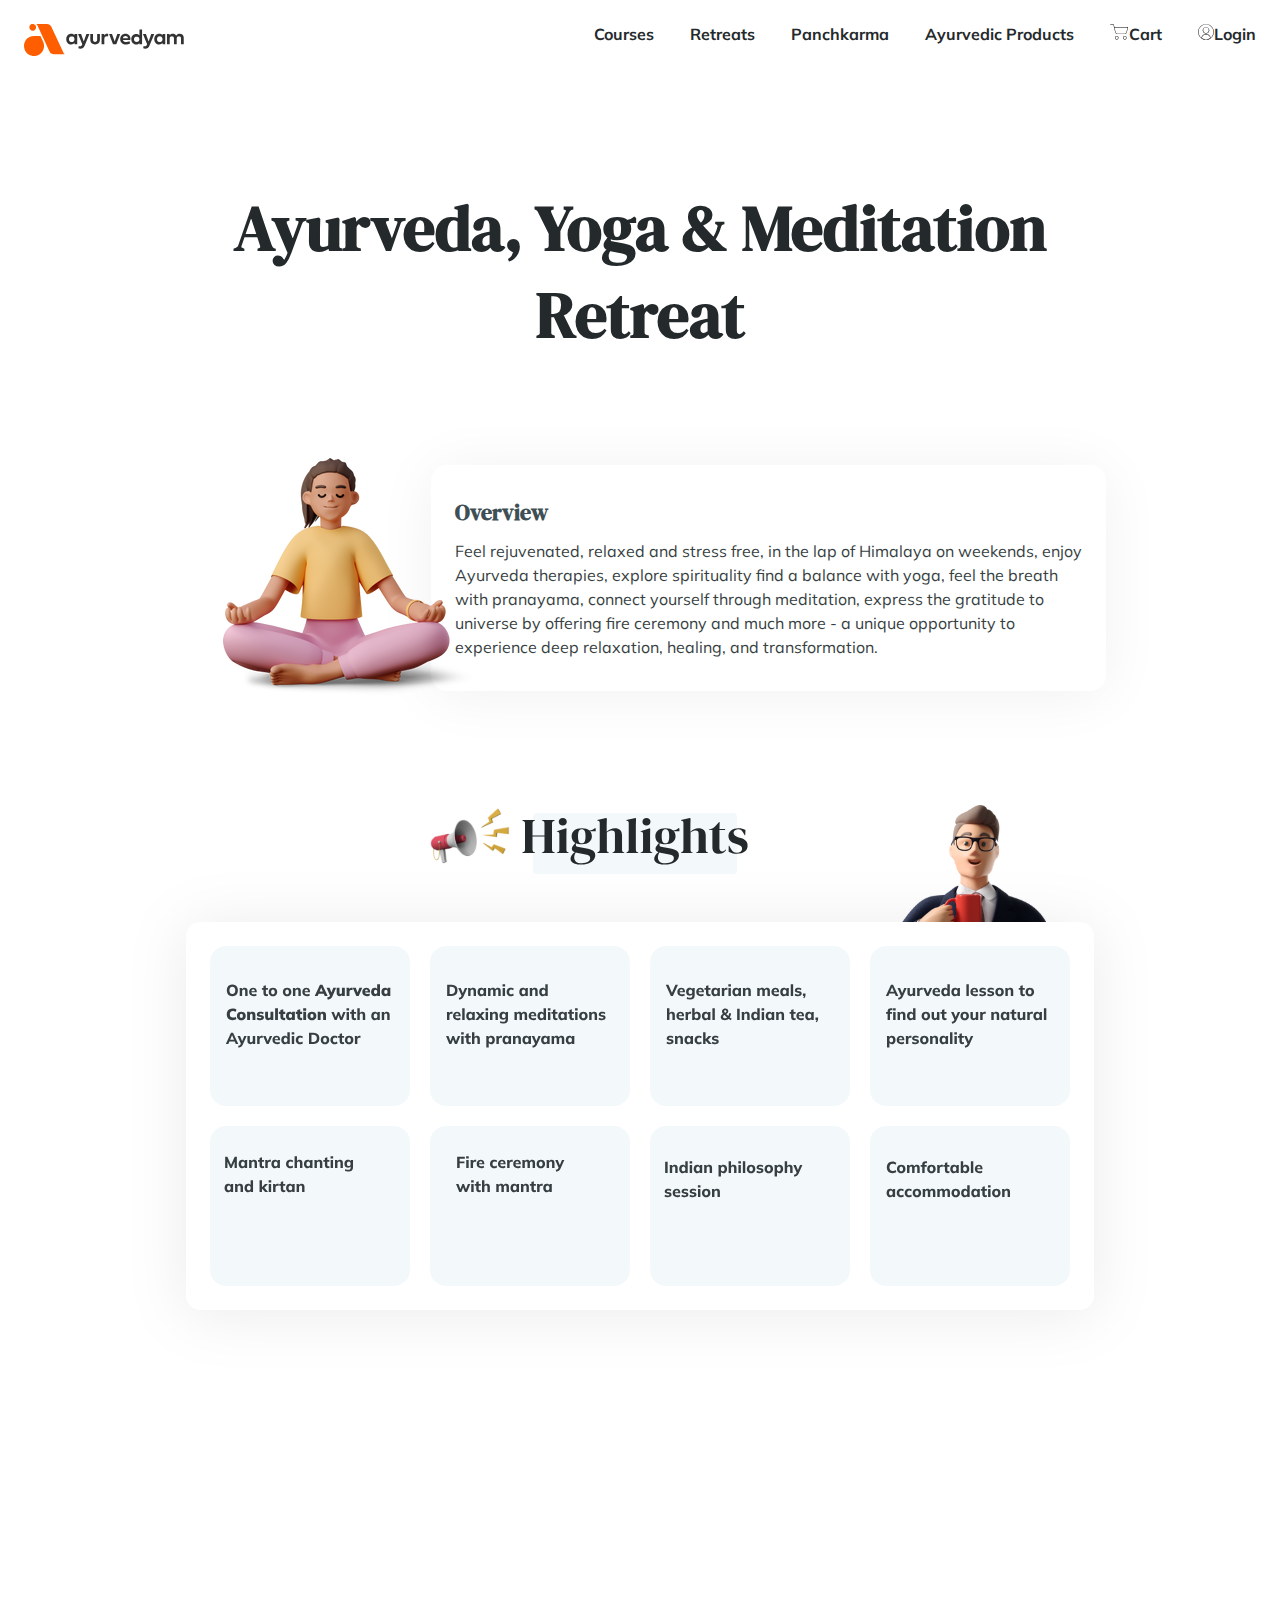
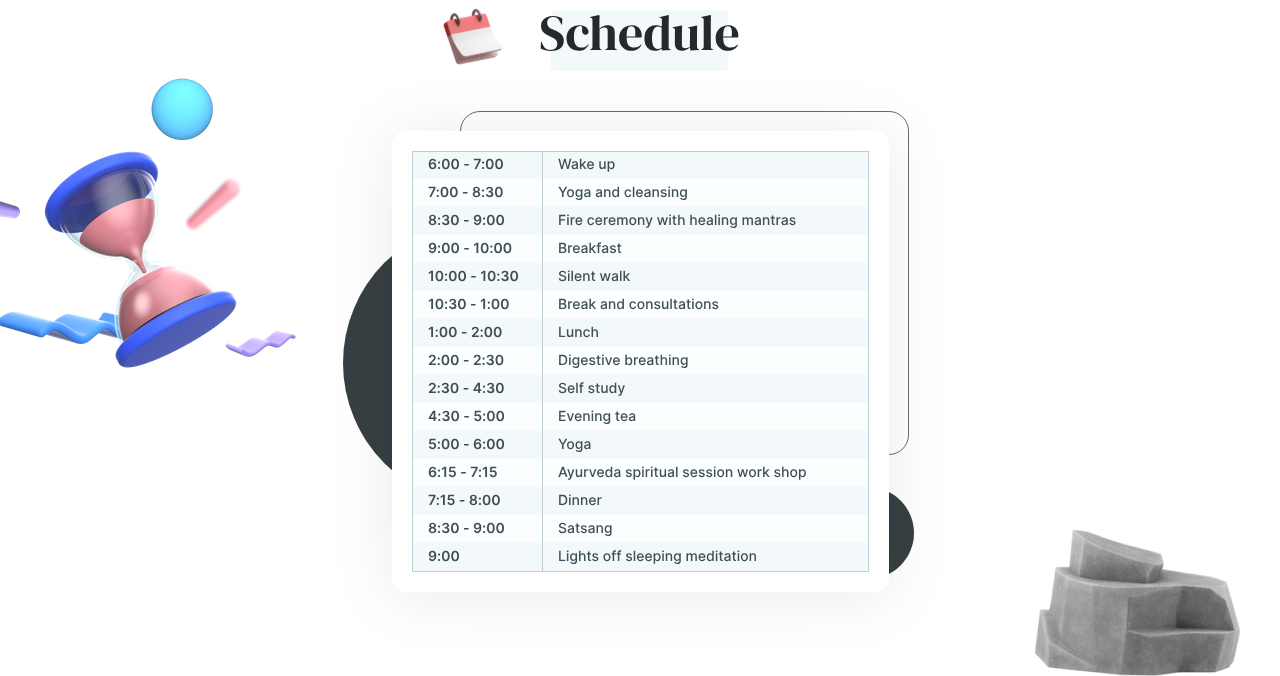
==== index.html @ c53ab379 "Rename retreat.html to index.html" ====
<!DOCTYPE html>
<html>
    <head><link rel="stylesheet" href="retreat.css">

        <link rel="preconnect" href="https://fonts.googleapis.com">
        <link rel="preconnect" href="https://fonts.gstatic.com" crossorigin>
        <link href="https://fonts.googleapis.com/css2?family=DM+Serif+Display&family=Mulish:wght@400;500;600;700;800;900&display=swap" rel="stylesheet">
        
    </head>
    <body>
        
        <div class="top-navigation-bar">
            
            <!-- Logo -->
            <div>
                <img class="logo" src="images/logo.svg"/>
            </div>
            
            <!-- Primary Nav  -->
            <nav>
                <a href="#">Courses</a>
                <a href="#">Retreats</a>
                <a href="#">Panchkarma</a>
                <a href="#">Ayurvedic Products</a>
            
                <a class="cart" href=""><img src="images/noun_cart_1234598.svg"/>Cart</a>
                <a class="login" href="#"><img src="images/noun_User_2328155.svg"/>Login</a>
            </nav>

        </div>

        <div class="container top-header">
            
            <h1>Ayurveda, Yoga & Meditation Retreat</h1>

            

            <div class="overview-section">
                
                <div class="overvie-image-area">
                    <img src="images/yogagirl-1.png"/>
                </div>

                <div class="overview-content-box">
                    <h4 id="overview">Overview</h4>
                    <p>
                        Feel rejuvenated, relaxed and stress free, in the lap of Himalaya on weekends, 
                        enjoy Ayurveda therapies, explore spirituality find a balance with yoga, 
                        feel the breath with pranayama, connect yourself through meditation, express the
                        gratitude to universe by offering fire ceremony and much more - a unique opportunity 
                        to experience deep relaxation, healing, and transformation. 
                    </p>
                </div>
            </div>
            

        
        </div>

        <div class="page-navigation-box">
            <div class="page-navigation-items container">
                <a class="page-navigation-item-selected" href="#">Highlights</a>
                <a href="#">Program</a>
                <a href="#">Schedule</a>
                <a href="#">Accomodation</a>
                <a href="#">Food</a>
                <a href="#">Inclusion & Exclusions</a>
                <a href="#">Location</a>
                <a href="#">Things to do</a>
                <a href="#">Cancellation Policy</a>
            </div>

        </div>

        
        <div class="highlight-section">
            <img src="images/highlight-section.svg" alt="">
        </div>

       
        <div class="program-section">
            <img src="images/program-section.svg" alt="">
        </div>

       
        <div class="schedule">
            <div class="background-elements">
                <img class="glasshour-img" src="images/processing-2872696-2409412.png"/>
                <img class="rock-img" src="images/business-3d-mountain-rocks.png"/>
            </div>


            <div class="program-section">
                <img src="images/schedule-section.svg" alt="">
            </div>
        </div>









        
    </body>
</html>
---- retreat.css ----
body{
    margin: 0;
    padding: 0;
    font-family: 'Mulish', sans-serif;
    
}


.top-navigation-bar{
    display: flex;
    justify-content: space-between;
    padding: 1.5rem;

}

.logo{
    width: 10em;
}

nav a{
    margin-left: 2em;
    text-decoration: none;
    color: #24292B;
    font-weight: 700;
}


.top-header{
    margin-top: 24px;
    text-align: center;
}

h1{
    font-family: 'DM Serif Display', serif;
    font-size: 4rem;
    text-align: center;
    color: #24292B;
    max-width: 922px;
    margin: 0 auto;
    margin-top: 100px;
}

h4{
    font-family: 'DM Serif Display', serif;
    font-size: 22px;
    color: #3E4F55;
    margin: 0;
    margin-bottom: 12px;
}


.overview-section{
 display: flex;
 align-items: center;
 justify-content: center;
 margin-top: 100px;

}

.overvie-image-area{
    position: relative;
    width: 256px;
    height: 239px;
}

.overview-section img{
    position: absolute;
    left: 48px;
}


.overview-section p{
    margin: 0;
    color: #373F42;
    font-size: 1rem;
    line-height: 1.5rem;
    
}



.overview-content-box{
    width: 675px;
    flex-direction: column;
    padding: 32px 24px;
    text-align: left;
    box-shadow: 0px 4px 60px rgba(0, 0, 0, 0.06);
    border-radius: 16px;
    box-sizing: border-box;
}



.container{
    margin: 0 auto;
    max-width: 1076px;
}

.page-navigation-box{
    height: 48px;
    width: 100%;
    background-color: white;
    filter: drop-shadow(0px 4px 60px rgba(0, 0, 0, 0.06));
    align-items: center;
    margin-top: 100px;
    position: fixed;
    top: 0;
    display: none;
}

.page-navigation-items{
    display: flex;
    flex-direction: row;
    justify-content: space-between;
    align-items: center;
    margin: 0 auto;
    height: 48px;
    width: 1076px;
}

.page-navigation-items a{
    text-decoration: none;
    color:#3E4F55;
    font-weight: 700;
}

.page-navigation-items .page-navigation-item-selected{
    background-color: #11B0A1;
    padding: 15px 12px;
    color: white;
    
}


.highlight-section{
    margin: 0 auto;
    text-align: center;
    margin-top: 100px;

}

.program-section{
    margin: 0 auto;
    text-align: center;
    margin-top: 100px;

}


.background-elements{
    width: 100%;
    height: 678px;
    position: absolute;
    display: flex;
    justify-content: space-between;

}
.rock-img{
    width: 205px;
    height: 146px;
    align-self: flex-end;
    margin-right: 40px;
    
}

.glasshour-img{
    height: 450px;

}
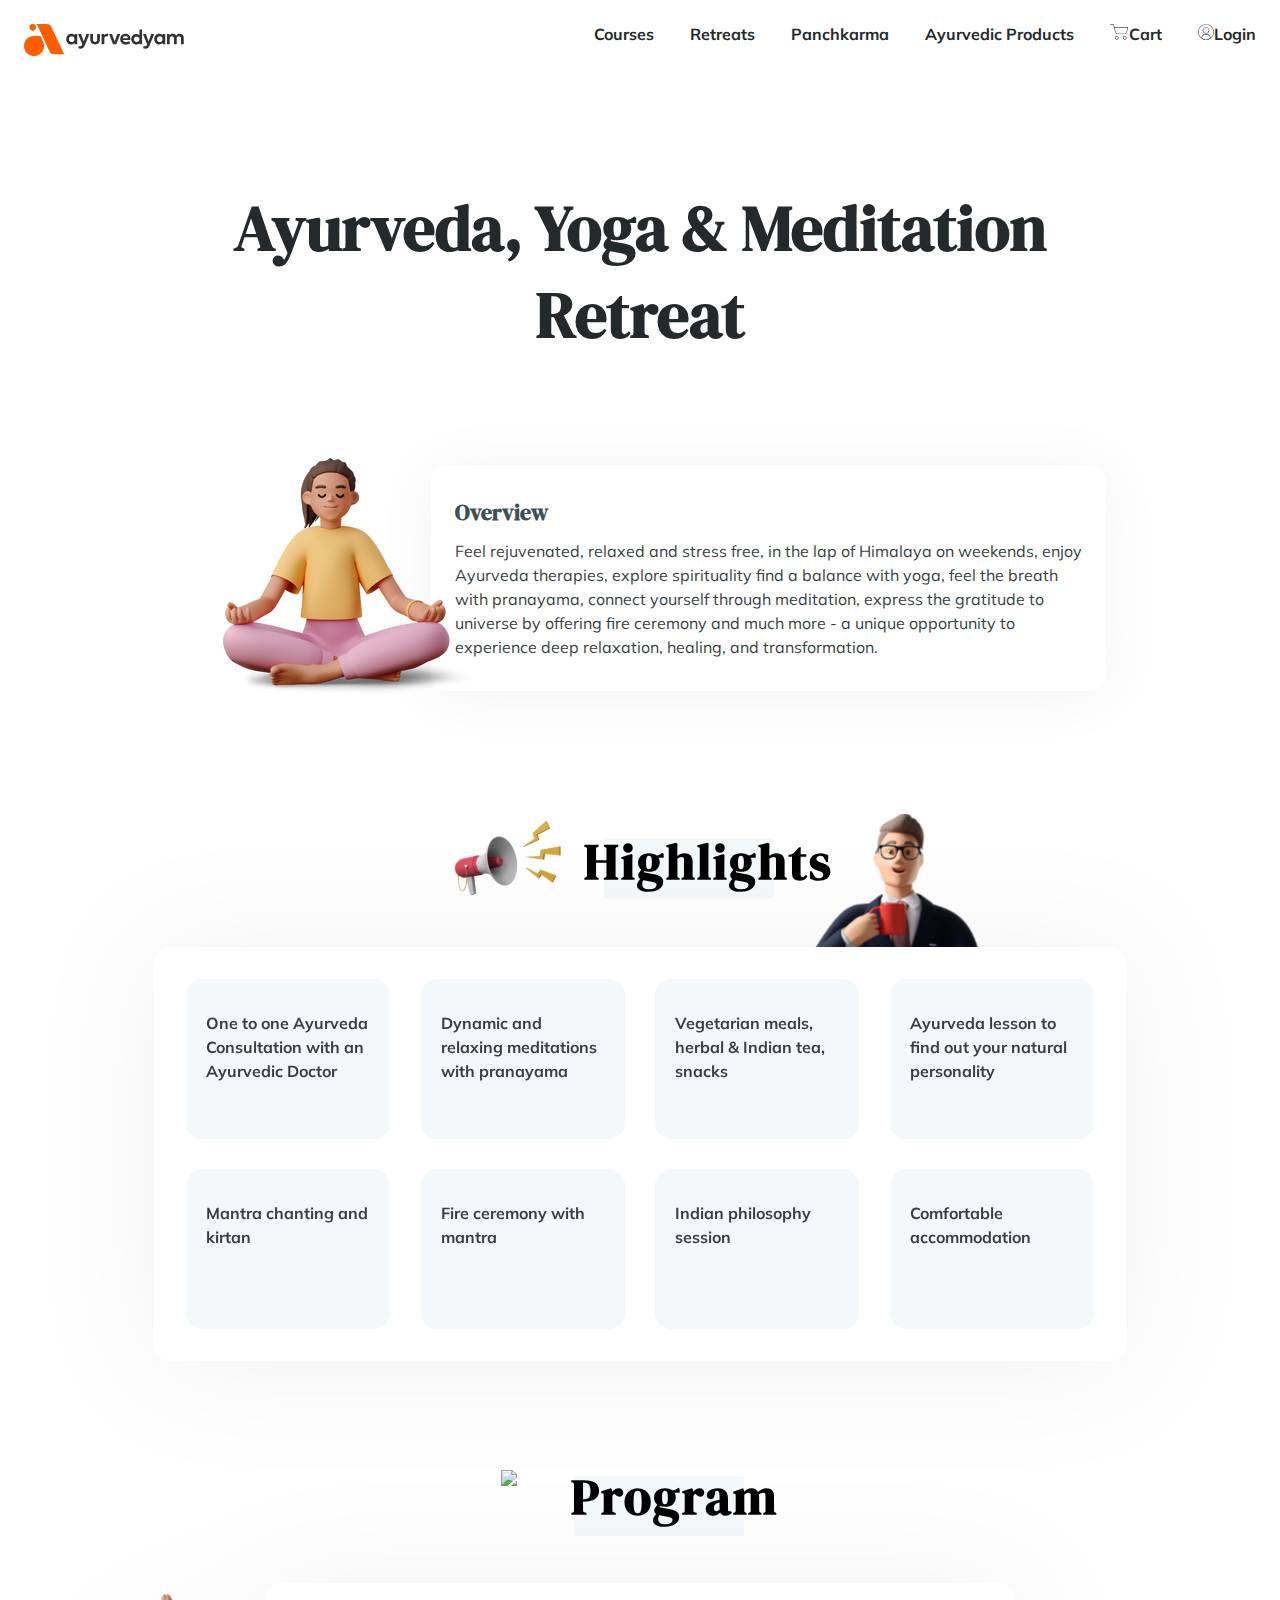
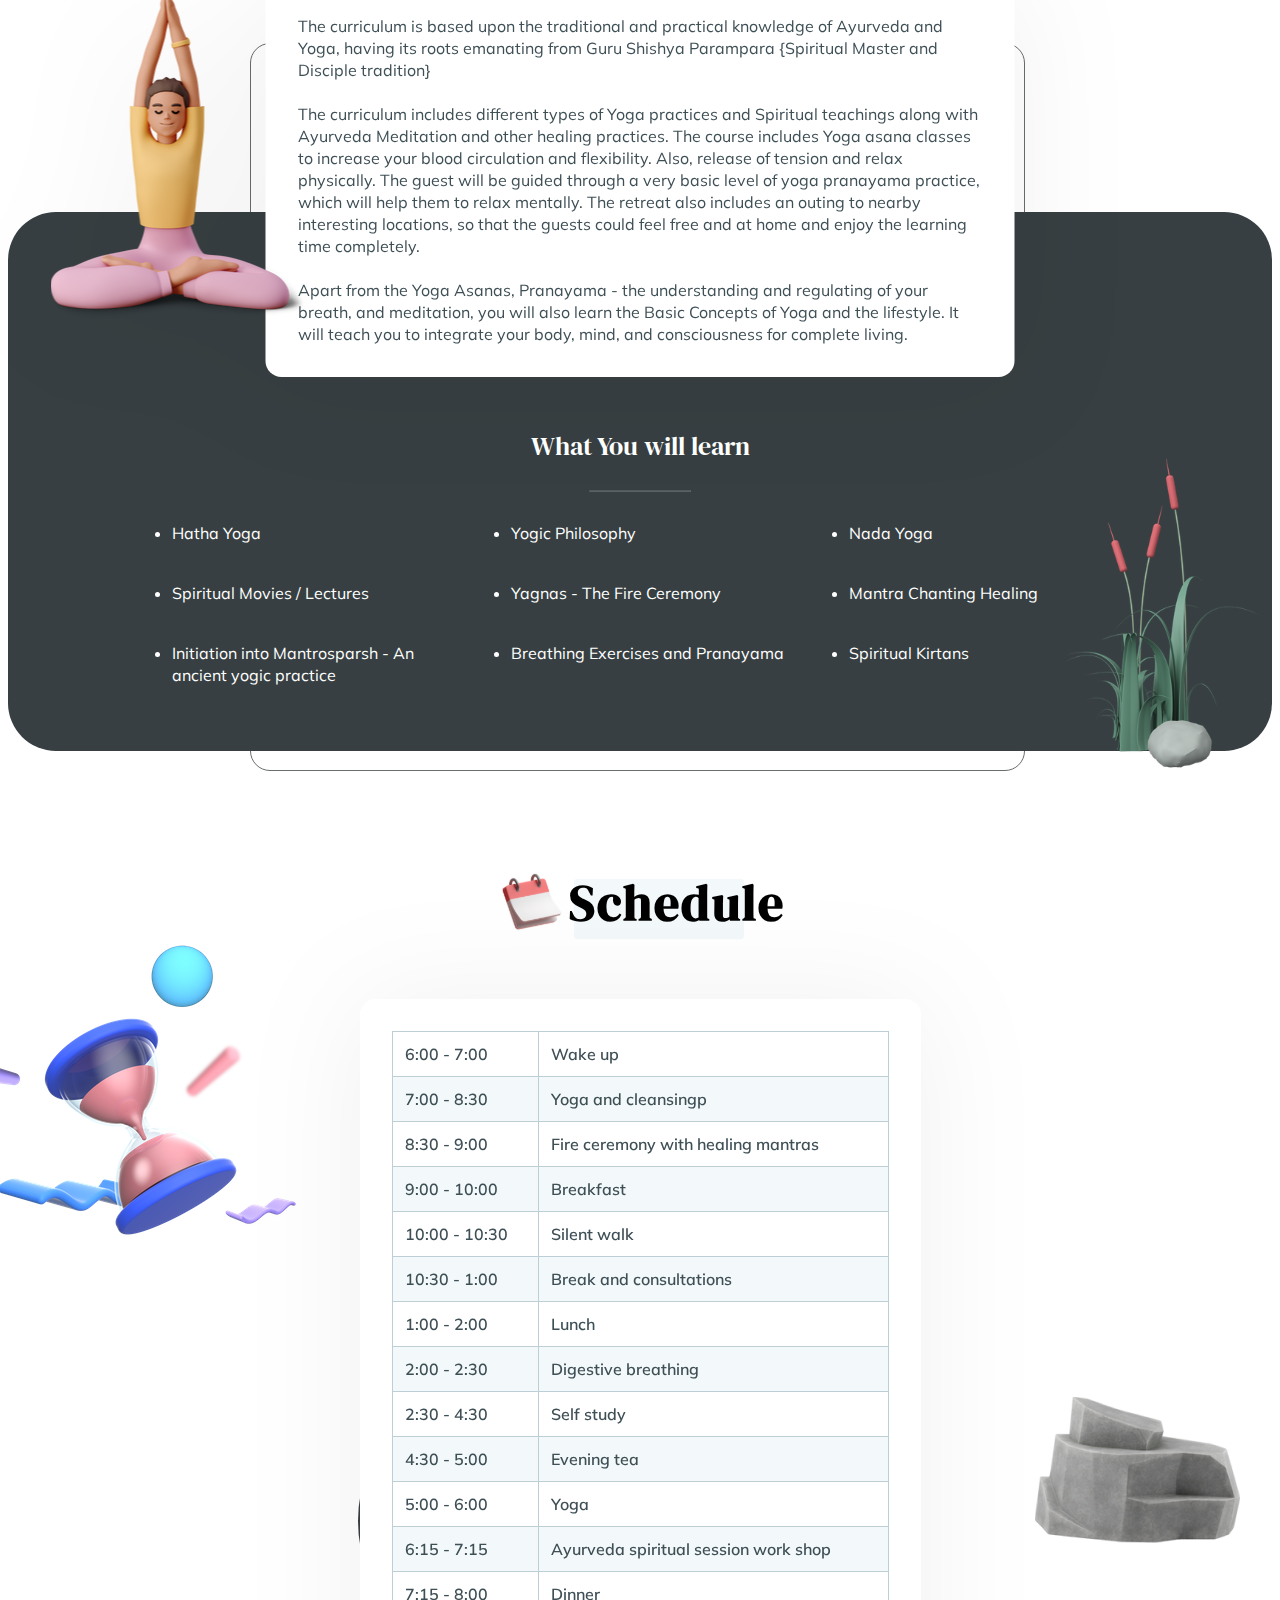
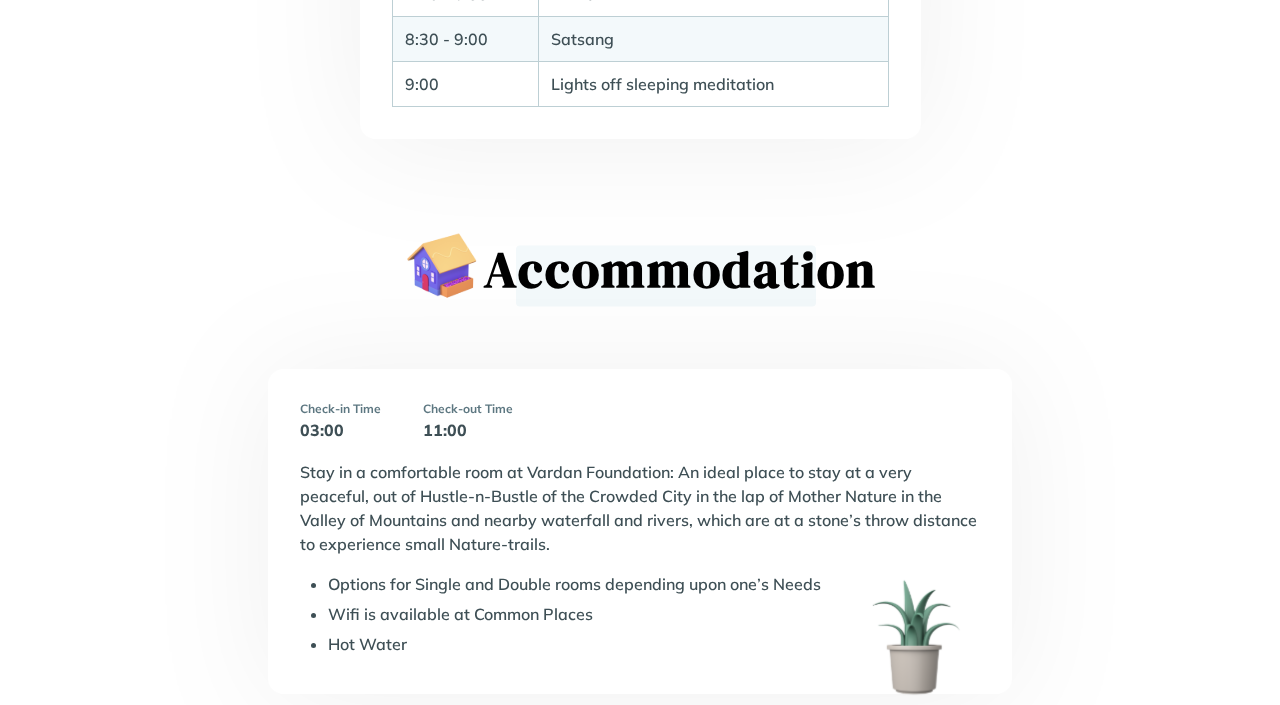
==== commit e6571934: "Rename retreat.html to index.html" ====
--- a/index.html
+++ b/index.html
@@ -73,32 +73,262 @@
         </div>
 
         
+        <!-- highlight Sectiom -->
+        
         <div class="highlight-section">
-            <img src="images/highlight-section.svg" alt="">
-        </div>
-
+            <div class="program-heading-box">
+                <img class="highlight-icon" src="images/highlight-icon.svg"/>
+                <h2>Highlights</h2>
+                <img class="h2-bg" src="images/program-heading-bg.svg"/>
+            </div>
+            <img class="cofee-guy-img" src="images/highlight-cofee-guy.svg" alt="decorative-3dimageofaguy-havingcofee">
+
+            <div class="highlight-text-box container">
+                   
+                <div class="row">
+                    <div class="column"> <p>One to one Ayurveda Consultation with an Ayurvedic Doctor</p> </div>
+                    <div class="column"> <p>Dynamic and relaxing meditations with pranayama</p> </div>
+                    <div class="column"> <p>Vegetarian meals, herbal & Indian tea, snacks</p> </div>
+                    <div class="column"> <p>Ayurveda lesson to find out your natural personality</p> </div>
+                </div>
+                <div class="row">
+                    <div class="column"> <p>Mantra chanting and kirtan</p> </div>
+                    <div class="column"> <p>Fire ceremony with mantra</p> </div>
+                    <div class="column"> <p>Indian philosophy session</p> </div>
+                    <div class="column"> <p>Comfortable accommodation</p> </div>
+                </div>
+    
+            </div>
+
+        </div>
+
+       
+        
+
+
+       
+       
        
         <div class="program-section">
-            <img src="images/program-section.svg" alt="">
-        </div>
-
-       
-        <div class="schedule">
+            <div class="program-heading-box">
+                <img class="program-icon" src="images/program-icon.svg"/>
+                <h2>Program</h2>
+                <img class="h2-bg" src="images/program-heading-bg.svg"/>
+             </div>
+             
+            
+
+            <div class="program-text-box container">
+                <img class="program-yoga-girl-img" src="images/program-yoga-girl.svg"/>
+                <p >The curriculum is based upon the traditional and practical knowledge of 
+                    Ayurveda and Yoga, having its roots emanating from Guru Shishya Parampara {Spiritual Master 
+                    and Disciple tradition}
+                </p>
+
+                <p>
+                    The curriculum includes different types of Yoga practices and Spiritual teachings along with Ayurveda 
+                    Meditation and other healing practices. The course includes Yoga asana classes to increase your blood 
+                    circulation and flexibility.  Also, release of tension and relax physically. The guest will be guided 
+                    through a very basic level of yoga pranayama practice, which will help them to relax mentally. The retreat 
+                    also includes an outing to nearby interesting locations, so that the guests could feel free and at home and 
+                    enjoy the learning time completely.
+                </p>
+
+                <p>
+                    Apart from the Yoga Asanas, Pranayama - the understanding and regulating of your breath, and meditation, 
+                    you will also learn the Basic Concepts of Yoga and the lifestyle. It will teach you to integrate your body,
+                     mind, and consciousness for complete living.
+                </p>
+            </div>
+
+            <div class="program-section2">
+                <p class="program-heading2">What You will learn</p>
+                <hr class="solid">
+                <div class="unordered-list-section container">
+                    <ul>
+                        <li>Hatha Yoga</li>
+                        <li>Spiritual Movies / Lectures</li>
+                        <li>Initiation into Mantrosparsh - An ancient yogic practice</li>
+                    </ul>
+
+                    <ul>
+                        <li>Yogic Philosophy</li>
+                        <li>Yagnas - The Fire Ceremony</li>
+                        <li>Breathing Exercises and Pranayama</li>
+                    </ul>
+
+                    <ul>
+                        <li>Nada Yoga</li>
+                        <li>Mantra Chanting Healing</li>
+                        <li>Spiritual Kirtans</li>
+                    </ul>
+                </div>
+            
+            </div>
+
+            <img class="program-bg" src="images/program-bg.svg" alt="">
+        </div>
+
+       
+        
+        
+        
+        
+        
+        
+        <div class="schedule-section">
             <div class="background-elements">
                 <img class="glasshour-img" src="images/processing-2872696-2409412.png"/>
                 <img class="rock-img" src="images/business-3d-mountain-rocks.png"/>
             </div>
 
-
-            <div class="program-section">
-                <img src="images/schedule-section.svg" alt="">
-            </div>
-        </div>
-
-
-
-
-
+            
+
+            <div class="program-heading-box">
+                <img src="images/schedule-icon.svg"/>
+                <h2>Schedule</h2>
+                <img class="h2-bg" src="images/program-heading-bg.svg"/>
+            </div>
+             
+            <div class="circle"></div>
+            <rec class="sqare-border"></rec>
+
+            <div class="schedule-text-box container">
+                <table>
+                    
+                    <tr>
+                        <td>6:00 - 7:00</td>
+                        <td>Wake up</td>
+                    </tr>
+
+                    <tr>
+                        <td>7:00 - 8:30</td>
+                        <td>Yoga and cleansingp</td>
+                    </tr>
+
+                    <tr>
+                        <td>8:30 - 9:00</td>
+                        <td>Fire ceremony with healing mantras</td>
+                    </tr>
+
+                    <tr>
+                        <td>9:00 - 10:00</td>
+                        <td>Breakfast</td>
+                    </tr>
+
+                    <tr>
+                        <td>10:00 - 10:30</td>
+                        <td>Silent walk</td>
+                    </tr>
+
+                    <tr>
+                        <td>10:30 - 1:00</td>
+                        <td>Break and consultations</td>
+                    </tr>
+
+                    <tr>
+                        <td>1:00 - 2:00</td>
+                        <td>Lunch</td>
+                    </tr>
+
+                    <tr>
+                        <td>2:00 - 2:30</td>
+                        <td>Digestive breathing</td>
+                    </tr>
+
+                    <tr>
+                        <td>2:30 - 4:30</td>
+                        <td>Self study</td>
+                    </tr>
+
+                    <tr>
+                        <td>4:30 - 5:00</td>
+                        <td>Evening tea</td>
+                    </tr>
+
+                    <tr>
+                        <td>5:00 - 6:00</td>
+                        <td>Yoga</td>
+                    </tr>
+
+                    <tr>
+                        <td>6:15 - 7:15</td>
+                        <td>Ayurveda spiritual session work shop</td>
+                    </tr>
+
+                    <tr>
+                        <td>7:15 - 8:00</td>
+                        <td>Dinner</td>
+                    </tr>
+
+                    <tr>
+                        <td>8:30 - 9:00</td>
+                        <td>Satsang</td>
+                    </tr>
+
+                    <tr>
+                        <td>9:00</td>
+                        <td>Lights off sleeping meditation</td>
+                    </tr>
+
+                </table>
+                    
+            </div>
+                
+                
+        </div>
+
+
+        <div class="accomodation-section">
+
+            <div class="program-heading-box">
+                <img src="images/accomodation-icon.svg"/>
+                <h2>Accommodation</h2>
+                <rect class="h2-bg-rectangle"></rect>
+            </div>
+
+            <img class="tree-img" src="images/tree-img.svg"/>
+            <img class="pot-img" src="images/pot-img.svg"/>
+
+            <div class="accomodation-text-box container">
+                
+                <div class="checkin-infobox">
+                    <div class="checkin-box">
+                        <span class="label-name">Check-in Time</span>
+                        <span class="value-name">03:00</span>
+                    </div>
+
+                    <div>
+                        <span class="label-name">Check-out Time</span>
+                        <span class="value-name">11:00</span>
+                    </div>
+                </div>
+
+                <p>
+                    Stay in a comfortable room at Vardan Foundation: An ideal place to 
+                    stay at a very peaceful, out of Hustle-n-Bustle of the Crowded City 
+                    in the lap of Mother Nature in the Valley of Mountains and nearby 
+                    waterfall and rivers, which are at a stone’s throw distance to 
+                    experience small Nature-trails.
+                </p>
+
+                <ul>
+                    <li>Options for Single and Double rooms depending upon one’s Needs</li>
+                    <li>Wifi is available at Common Places</li>
+                    <li>Hot Water</li>
+                </ul>
+
+            </div>
+
+                
+
+
+
+
+
+        </div>
+
+            
 
 
 
--- a/retreat.css
+++ b/retreat.css
@@ -39,6 +39,20 @@
     margin: 0 auto;
     margin-top: 100px;
 }
+
+h2{
+    text-align: center;
+    align-self: center;
+    font-family: 'DM Serif Display';
+    font-size: 50px;
+    letter-spacing: 2px;
+    display: inline-block;
+    margin: 0;
+    position: relative;
+    /* background-color: #F3F9FB;
+    background-size: .4em; */
+}
+
 
 h4{
     font-family: 'DM Serif Display', serif;
@@ -132,19 +146,245 @@
 }
 
 
+/* highlight sectiom */
+
 .highlight-section{
     margin: 0 auto;
     text-align: center;
     margin-top: 100px;
-
-}
+    position: relative;
+    height: 545px;
+}
+
+
+.highlight-section .h2-bg{
+    position: absolute;
+    z-index: -1;
+    left: 53.8%;
+    top: 13%;
+    transform: translate(-50%, -50%);
+    width: 300px;
+    height: 61px;
+}
+
+.highlight-icon{
+    align-self: baseline;
+    /* border: 1px solid blue; */
+    display: inline-block;
+    margin-right: 16px;
+    width: 120px;
+    margin-top: 8px;
+}
+
+.cofee-guy-img{
+    position: absolute;
+    z-index: -1;
+    left: 70%;
+    top: 16%;
+    transform: translate(-50%, -50%);
+}
+
+.highlight-text-box{
+    background-color: white;
+    filter: drop-shadow(0px 4px 60px rgba(0, 0, 0, 0.06));
+    padding: 32px;
+    width: 908px;
+    border-radius: 1em;
+    align-self: center;
+    text-align: left;
+    margin-top: 22px; 
+       
+}
+
+.row{
+    display: flex;
+    justify-content: space-between;
+    align-items: center;
+    margin-bottom: 30px;
+}
+
+.highlight-text-box :last-child{
+    margin-bottom: 0;
+}
+
+/* .row:after {
+    content: "";
+    display: table;
+    clear: both;
+} */
+
+/* .row2{
+    display: flex;
+    justify-content: space-between;
+    align-items: center;
+    width: 860px;
+} */
+
+
+.column {
+    float:none;
+    width: 22.5%;
+    height: 160px;
+    display: flex;
+    background-color: #F3F9FB;
+    box-sizing: border-box;
+    border-radius: 1em;
+  }
+
+.column p{
+      padding: 32px 20px;
+      margin: 0;
+      font-weight: 700;
+      font-size: 1rem;
+      line-height: 1.5em;
+        /* or 150% */
+
+
+        /* Ayurvedyam/N800 */
+
+        color: #373F42;
+  }
+  
+ 
+  
+
+
+/* Program Section */
 
 .program-section{
     margin: 0 auto;
     text-align: center;
-    margin-top: 100px;
-
-}
+    margin-top: 120px;
+    position: relative;
+    height: 883px;
+
+}
+
+
+.program-heading-box{
+    display: flex;
+    flex-direction: row;
+    justify-content: center;
+    /* border: 1px solid red; */
+    align-items: center;
+
+}
+
+
+.program-icon{
+    align-self: baseline;
+    /* border: 1px solid blue; */
+    display: inline-block;
+    margin-right: 16px;
+    width: 54px;
+    margin-top: 8px;
+}
+
+.h2-bg{
+    position: absolute;
+    z-index: -1;
+    left: 51.5%;
+    top: 5%;
+    transform: translate(-50%, -50%);
+}
+
+.program-yoga-girl-img{
+    position: absolute;
+    z-index: 3;
+    left: -215px;
+    top: 11px;
+}
+
+.program-text-box{
+    background-color: white;
+    filter: drop-shadow(0px 4px 60px rgba(0, 0, 0, 0.06));
+    padding: 32px;
+    width: 685px;
+    border-radius: 1em;
+    align-self: center;
+    text-align: left;
+    position: absolute;
+    top: 36%;
+    left: 50%;
+    transform: translate(-50%, -50%);    
+}
+
+.program-text-box p{
+    color: #3E4F55;
+    line-height: 22px;
+    margin: 0;
+    margin-bottom: 22px;
+
+}
+
+.program-text-box :last-child{
+    margin-bottom: 0;
+}
+
+.program-bg{
+    top: 62%;
+    left: 50%;
+    transform: translate(-50%, -50%);
+    position: absolute;
+    z-index: -2;
+}
+
+
+.program-section2{
+    position: absolute;
+    top: 79.5%;
+    left: 50%;
+    transform: translate(-50%, -50%);
+    z-index: 2;
+    color: white;
+    margin-top: -20px;
+
+}
+
+.program-heading2{
+    font-family: 'DM Serif Display', serif;
+    font-size: 26px;
+}
+
+hr.solid {
+    border-top: 1px solid #bbb;
+    width: 100px;
+    margin-top: 10px;
+    margin-bottom: 30px;
+    opacity: .2;
+  }
+
+
+
+.unordered-list-section{
+    display: flex;
+    width: 1016px;
+    justify-content: space-between;
+    text-align: left;
+    /* border: #11B0A1 solid 1px; */
+    
+    z-index: 5;
+
+}
+
+.unordered-list-section ul{
+    width: 308px;
+    line-height: 22px;
+    margin: 0;
+}
+
+.unordered-list-section ul li{
+    margin: 0;
+    margin-bottom: 38px;
+}
+
+.unordered-list-section ul li:last-child{
+    margin: 0;
+}
+
+
+
+/* Schedule Section */
 
 
 .background-elements{
@@ -167,3 +407,178 @@
     height: 450px;
 
 }
+
+.circle {
+    height: 284px;
+    width: 284px;
+    background-color: #373F42;
+    border-radius: 50%;
+    position: absolute;
+    top: 75%;
+    left: 39.1%;
+    transform: translate(-50%, -50%);
+    z-index: -2;
+
+  }
+
+.sqare-border{
+    position: absolute;
+    top: 54.2%;
+    left: 54.2%;
+    transform: translate(-50%, -50%);
+    width: 449px;
+    height: 506px;
+    background-color: white;
+    border: 1px solid #686C6D;
+    border-radius: 1em;
+    z-index: -4;
+}
+
+
+
+.schedule-section{
+    margin: 0 auto;
+    text-align: center;
+    margin-top: 120px; 
+    position: relative;
+}
+
+
+.schedule-text-box{
+    width: 497px;
+    background-color: white;
+    filter: drop-shadow(0px 4px 60px rgba(0, 0, 0, 0.06));
+    padding: 32px;
+    border-radius: 1em;
+    align-self: center;
+    text-align: left;
+    margin-top: 60px;
+
+}
+
+table{
+    width: 100%;
+    border: 1px solid #BDCFD4;
+    border-collapse: collapse;
+}
+
+
+td{
+    text-align: left;
+    padding: 12px;
+    border: 1px solid #BDCFD4;
+    font-weight: 600;
+    color: #3E4F55;
+}
+
+tr:nth-child(even){
+    background-color: #F3F9FB;
+}
+
+
+
+/* Accomodation Section */
+
+.accomodation-section{
+    margin: 0 auto;
+    text-align: center;
+    margin-top: 90px;
+    position: relative;
+
+}
+
+
+.accomodation-section .h2-bg-rectangle{
+    position: absolute;
+    z-index: -1;
+    left: 52%;
+    top: 10%;
+    transform: translate(-50%, -50%);
+    width: 300px;
+    height: 61px;
+    border-radius: 4px;
+    background-color: #F3F9FB;
+
+}
+
+.accomodation-text-box{
+    width: 680px;
+    background-color: white;
+    filter: drop-shadow(0px 4px 60px rgba(0, 0, 0, 0.06));
+    padding: 32px;
+    border-radius: 1em;
+    align-self: center;
+    text-align: left;
+    margin-top: 60px;
+
+}
+
+.tree-img{
+    position: absolute;
+    z-index: -1;
+    left: 27.8%;
+    top: 74%;
+    transform: translate(-50%, -50%);
+}
+
+.pot-img{
+    position: absolute;
+    z-index: 1;
+    left: 71.5%;
+    top: 88%;
+    transform: translate(-50%, -50%);
+
+}
+
+
+
+
+.checkin-infobox{
+    display: flex;
+    margin-bottom: 1em;
+
+}
+
+.checkin-box{
+    margin-right: 42px;
+}
+
+
+
+.checkin-infobox span{
+    display: block;
+}
+
+.label-name{
+    font-size: 12px;
+    font-weight: 700;
+    color: #5D7781;
+    margin-bottom: 4px;
+}
+
+.value-name{
+    font-size: 1rem;
+    font-weight: 800;
+    color: #3E4F55;
+    margin-bottom: 4px;
+}
+
+.accomodation-text-box p, 
+.accomodation-text-box li{
+
+    font-weight: 600;
+    font-size: 1rem;
+    line-height: 1.5em;
+    color: #3E4F55;
+}
+
+.accomodation-text-box li{
+    margin-bottom: 6px;
+}
+
+
+.accomodation-text-box ul{
+    margin-left: -12px;
+    margin-bottom: 0;
+}
+
